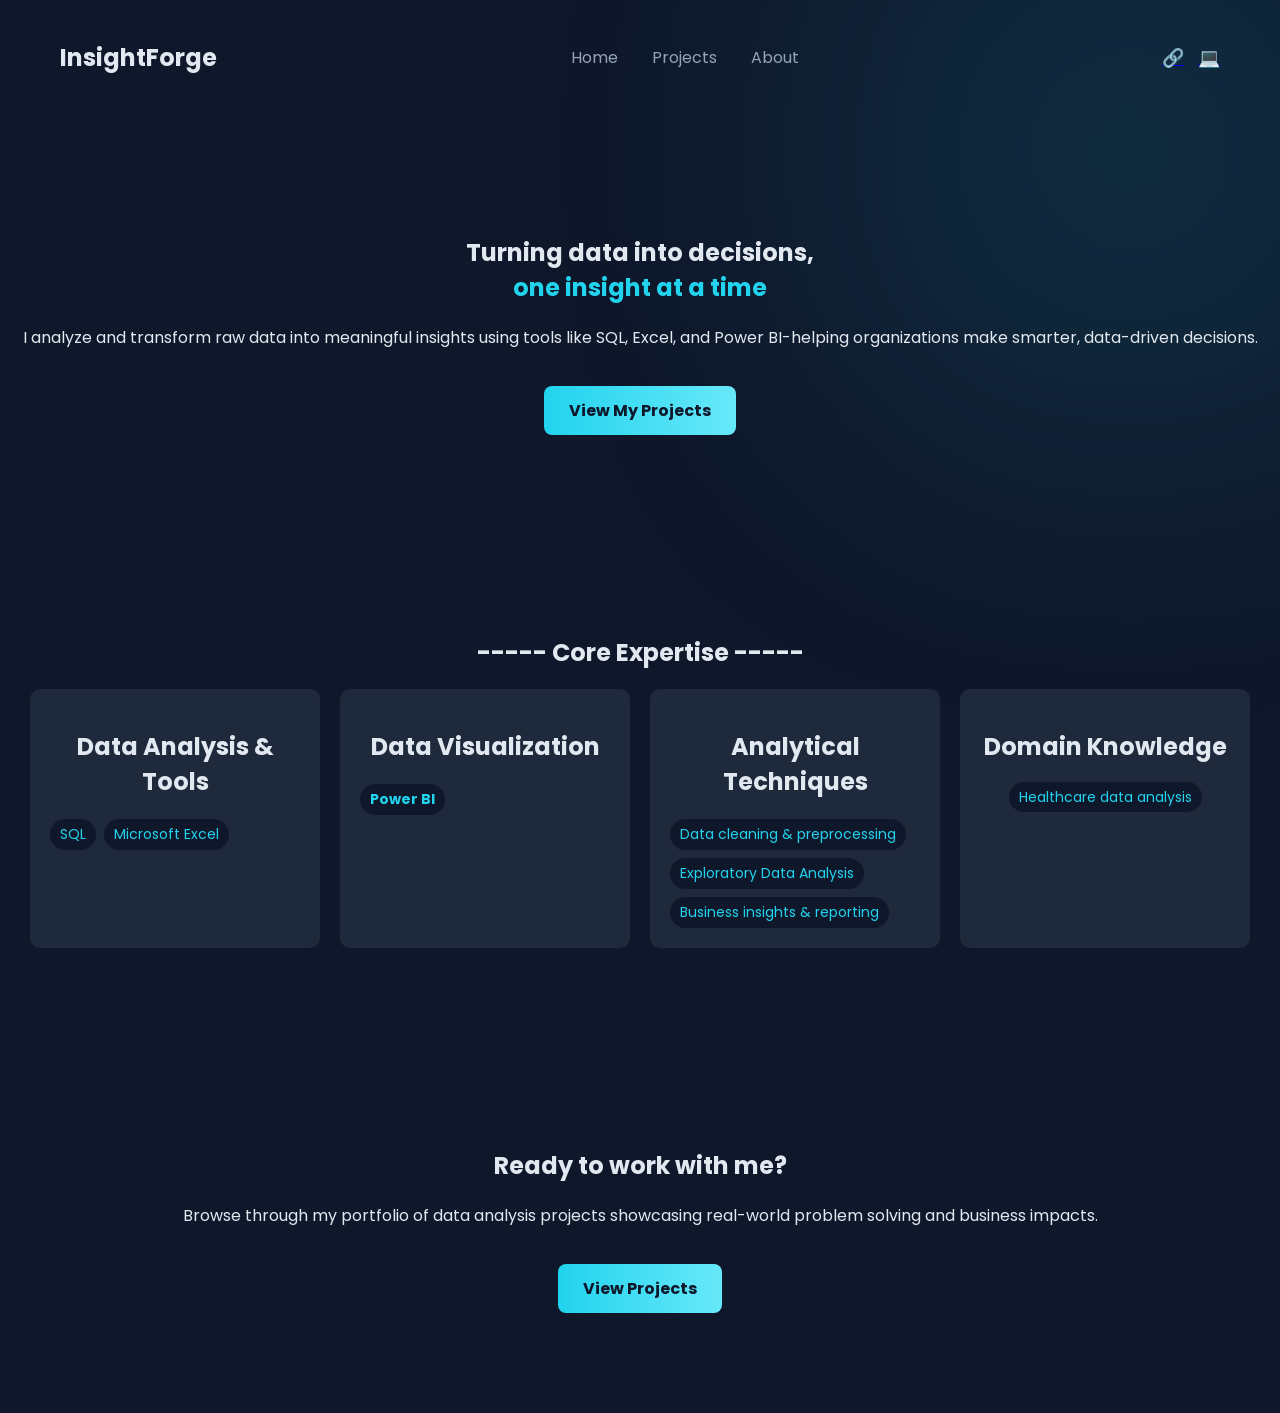
==== index.html @ 2b44e6c0 "Add files via upload" ====
<!DOCTYPE html>
<html>
<head>
<title>Home</title>

<link rel="stylesheet" href="style.css">
<link href="https://fonts.googleapis.com/css2?family=Poppins&display=swap" rel="stylesheet">
</head>

<body>
<div class="bg-glow"></div>

<nav class="navbar">
  <h1>InsightForge</h1>

  <div class="nav-links">
    <a href="index.html">Home</a>
    <a href="projects.html">Projects</a>
    <a href="about.html">About</a>
  </div>

  <div class="socials">
    <a href="#">🔗</a>
    <a href="#">💻</a>
  </div>
</nav>

<section class="hero">
  <h1>Turning data into decisions,<br><span class="highlight">one insight at a time</span></h1>
  <p>I analyze and transform raw data into meaningful insights using tools like SQL, Excel, and Power BI-helping organizations make smarter, data-driven decisions.</p>
  <a href="projects.html" class="btn">View My Projects</a>
</section>

<section class="section">
  <h1>----- Core Expertise -----</h1>

  <div class="cards">
    <div class="card"><h2>Data Analysis & Tools</h2>
<div class="tags">
          <span class="tag">SQL</span>
          <span class="tag">Microsoft Excel</span>
        </div>
        </div>

    <div class="card"><h2>Data Visualization<h2/>
    <div class="tags">
          <span class="tag">Power BI</span>
     </div>
    </div>

    <div class="card"><h2>Analytical Techniques</h2>
    <div class="tags">
          <span class="tag">Data cleaning & preprocessing</span>
          <span class="tag">Exploratory Data Analysis</span>
          <span class="tag">Business insights & reporting</span>
        </div>
        </div>

    <div class="card"><h2>Domain Knowledge</h2>
    <span class="tag">Healthcare data analysis</span>
    </span>

</section>

<section class="hero">
  <h1>Ready to work with me?</h1>
  <p>Browse through my portfolio of data analysis projects showcasing real-world problem solving and business impacts.</p>
  <a href="projects.html" class="btn">View Projects</a>
</section>

</body>
</html>
---- style.css ----
body {
  margin: 0;
  font-family: 'Poppins', sans-serif;
  background: #0F172A;
  color: #E2E8F0;
}

/* NAV */
.navbar {
  display: flex;
  justify-content: space-between;
  align-items: center;
  padding: 20px 60px;
}

.nav-links a {
  position: relative;
  margin: 0 15px;
  color: #94A3B8;
  text-decoration: none;
}

.nav-links a::after {
  content: "";
  position: absolute;
  width: 0%;
  height: 2px;
  background: #22D3EE;
  left: 0;
  bottom: -5px;
  transition: 0.3s;
}

.nav-links a:hover::after {
  width: 100%;
}

.socials a {
  margin-left: 10px;
  font-size: 18px;
}

/* HERO */
.hero {
  text-align: center;
  padding: 100px 20px;
}

.highlight {
  color: #22D3EE;
}

/* BUTTON (FIXED ISSUE HERE) */
.btn {
  display: inline-block;
  margin-top: 20px;
  padding: 12px 25px;
  background: linear-gradient(90deg, #22D3EE, #67E8F9);
  color: #0F172A;
  border-radius: 8px;
  text-decoration: none;
  font-weight: bold;
  transition: 0.3s;
}

.btn:hover {
  transform: translateY(-3px);
  box-shadow: 0 10px 20px rgba(34, 211, 238, 0.3);
}

/* SECTION (FIXES CORE EXPERTISE ISSUE) */
.section {
  padding: 80px 20px;
  text-align: center;
}

/* CARDS */
.cards {
  display: flex;
  justify-content: center;
  flex-wrap: wrap;
  gap: 20px;
}

.card {
  background: #1E293B;
  padding: 20px;
  border-radius: 10px;
  width: 250px;
}

.card, .project {
  transition: 0.3s;
}

.card:hover, .project:hover {
  transform: translateY(-8px);
  box-shadow: 0 10px 25px rgba(0,0,0,0.3);
}

/* PROJECT CARDS */
.container {
  display: grid;
  grid-template-columns: repeat(auto-fit, minmax(250px, 1fr));
  padding: 60px 20px;
  gap: 20px;
}

.project-card {
  background: #1E293B;
  padding: 20px;
  border-radius: 10px;
  cursor: pointer;
}

/* CTA */
.cta {
  background: linear-gradient(145deg, #1E293B, #0F172A);
  padding: 60px 20px;
  margin: 50px;
  border-radius: 12px;
  text-align: center;
  border: 1px solid rgba(255,255,255,0.05);
}

.cta p {
  color: #94A3B8;
}

/* ABOUT */
.block {
  background: #1E293B;
  padding: 20px;
  margin-bottom: 20px;
  border-radius: 10px;
}

.skills {
  display: flex;
  gap: 10px;
  flex-wrap: wrap;
}

.skill {
  background: #1E293B;
  padding: 10px;
  border-radius: 20px;
}

img {
  width: 100%;
  max-width: 700px;
  height: auto;
  display: block;
  margin: 30px auto;
  border-radius: 12px;
  box-shadow: 0 10px 30px rgba(0,0,0,0.4);
}

/* TAGS */
.tags {
  display: flex;
  flex-wrap: wrap;
  gap: 8px;
}

.tag {
  background: #0F172A;
  padding: 5px 10px;
  border-radius: 20px;
  font-size: 14px;
  color: #22D3EE;
}

.about-container {
  max-width: 900px;
  margin: auto;
  padding: 60px 20px;
}

.about-section {
  margin-bottom: 50px;
}

.about-section h2 {
  color: #22D3EE;
  margin-bottom: 20px;
}

/* CARD STYLE */
.experience-item {
  background: #1E293B;
  padding: 20px;
  border-radius: 12px;
  position: relative;
}

/* TITLE */
.experience-item h3 {
  margin-bottom: 5px;
}

/* META TEXT */
.meta {
  color: #22D3EE;
  font-size: 14px;
  margin-bottom: 15px;
}

/* LIST */
.experience-item ul {
  padding-left: 20px;
}

.experience-item li {
  margin-bottom: 10px;
  color: #94A3B8;
}


.bg-glow {
  position: fixed;
  width: 500px;
  height: 500px;
  background: #22D3EE;
  filter: blur(150px);
  opacity: 0.15;
  top: -100px;
  right: -100px;
  z-index: -1;
}

.hero h2 {
  font-size: 42px;
  animation: fadeIn 1.2s ease-in-out;
}

@keyframes fadeIn {
  from {
    opacity: 0;
    transform: translateY(20px);
  }
  to {
    opacity: 1;
    transform: translateY(0);
  }
}
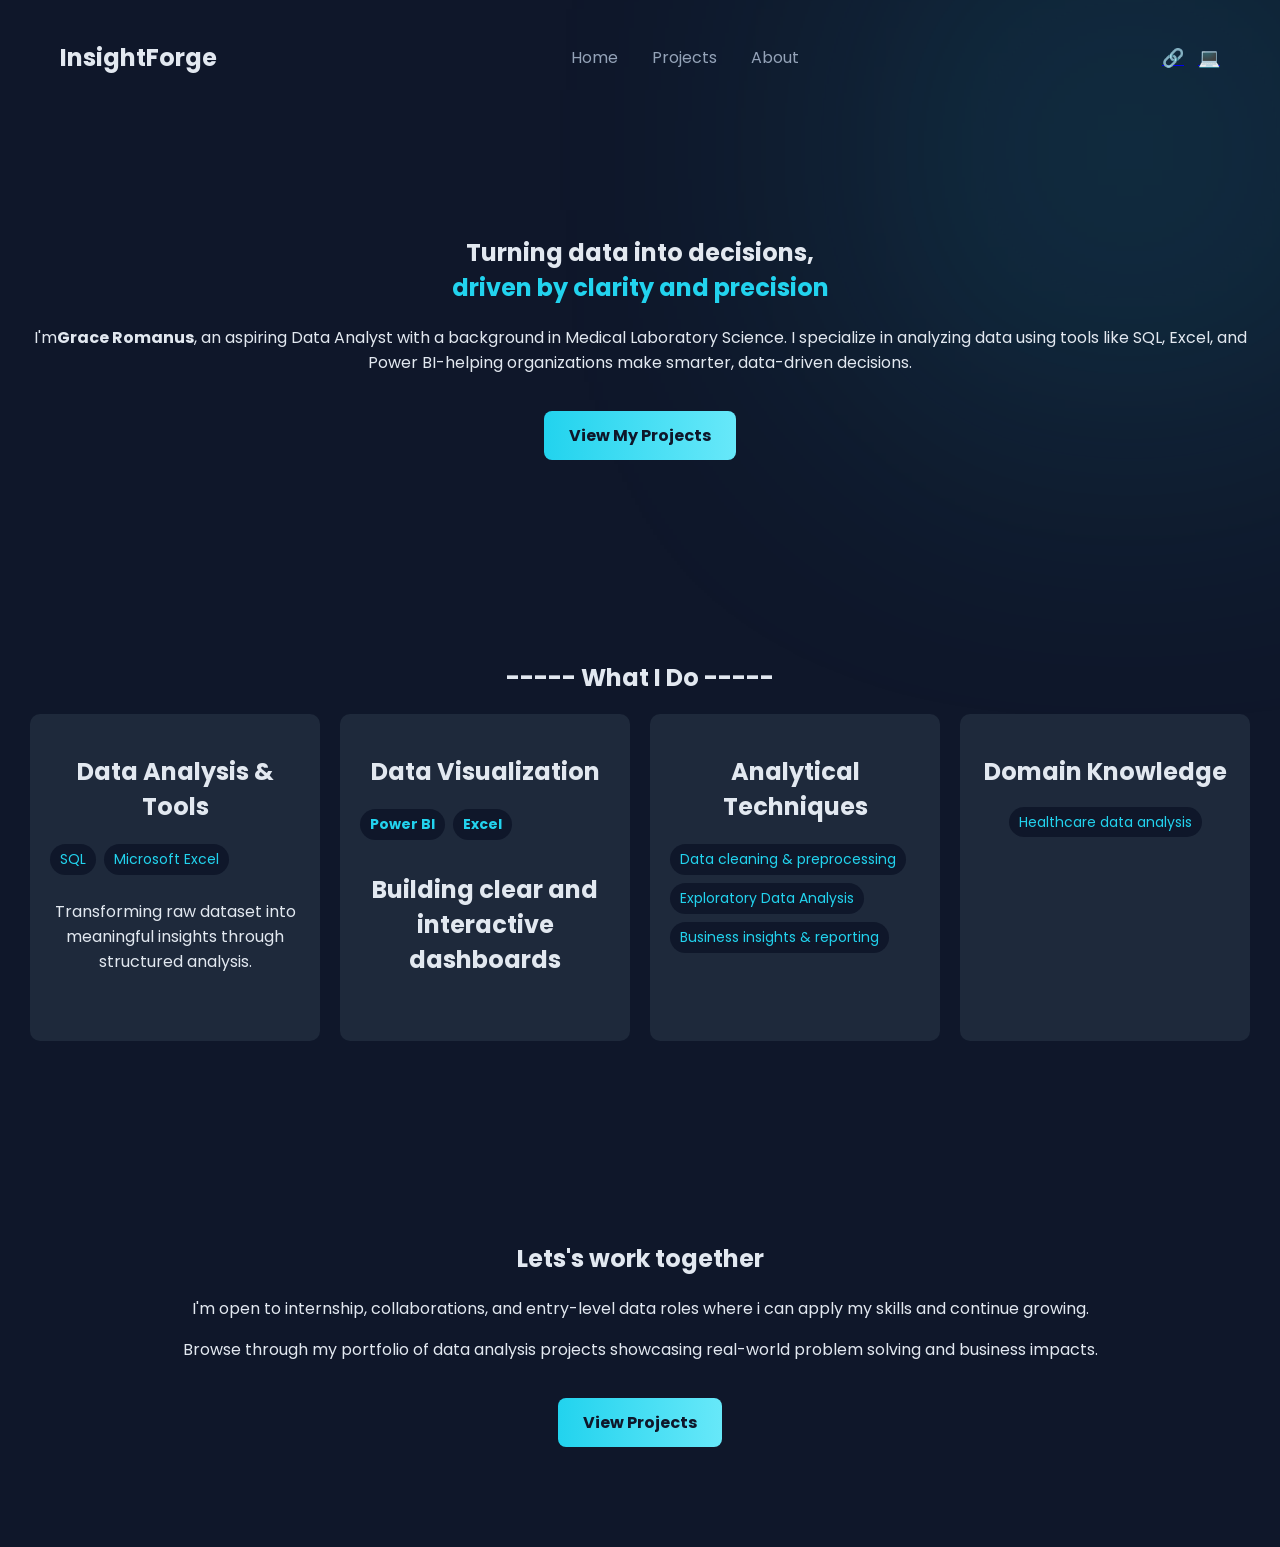
==== commit 1884367a: "Update index.html" ====
--- a/index.html
+++ b/index.html
@@ -26,25 +26,29 @@
 </nav>
 
 <section class="hero">
-  <h1>Turning data into decisions,<br><span class="highlight">one insight at a time</span></h1>
-  <p>I analyze and transform raw data into meaningful insights using tools like SQL, Excel, and Power BI-helping organizations make smarter, data-driven decisions.</p>
+  <h1>Turning data into decisions,<br><span class="highlight">driven by clarity and precision</span></h1>
+  <p>I'm<strong>Grace Romanus</strong>, an aspiring Data Analyst with a background in Medical Laboratory Science.
+    I specialize in analyzing data using tools like SQL, Excel, and Power BI-helping organizations make smarter, data-driven decisions.</p>
   <a href="projects.html" class="btn">View My Projects</a>
 </section>
 
 <section class="section">
-  <h1>----- Core Expertise -----</h1>
+  <h1>----- What I Do -----</h1>
 
   <div class="cards">
     <div class="card"><h2>Data Analysis & Tools</h2>
 <div class="tags">
           <span class="tag">SQL</span>
           <span class="tag">Microsoft Excel</span>
+  <p>Transforming raw dataset into meaningful insights through structured analysis.</p>
         </div>
-        </div>
+    </div>
 
     <div class="card"><h2>Data Visualization<h2/>
     <div class="tags">
           <span class="tag">Power BI</span>
+      <span class="tag">Excel</span>
+      <p>Building clear and interactive dashboards</p>
      </div>
     </div>
 
@@ -63,10 +67,11 @@
 </section>
 
 <section class="hero">
-  <h1>Ready to work with me?</h1>
+  <h1>Lets's work together</h1>
+  <p>I'm open to internship, collaborations, and entry-level data roles where i can apply my skills and continue growing.
   <p>Browse through my portfolio of data analysis projects showcasing real-world problem solving and business impacts.</p>
   <a href="projects.html" class="btn">View Projects</a>
 </section>
 
 </body>
-</html>+</html>
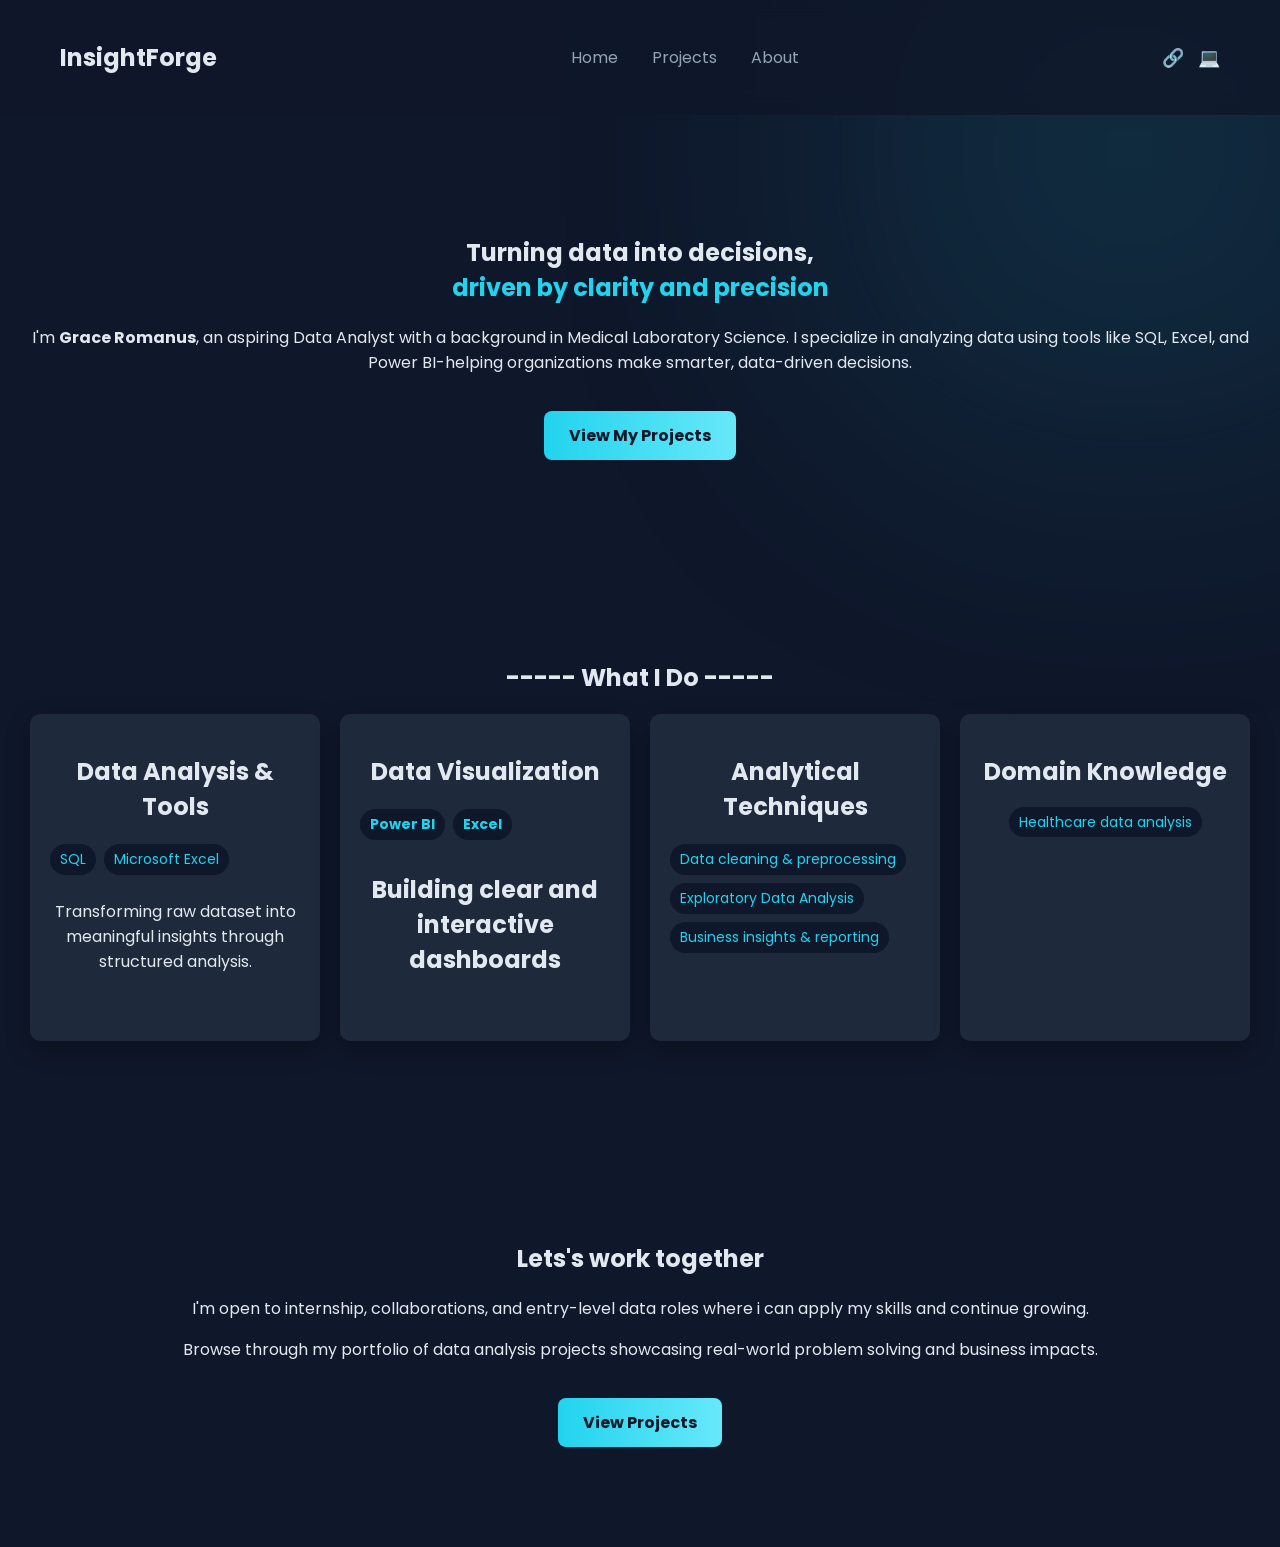
==== commit bbe875a6: "Update index.html" ====
--- a/index.html
+++ b/index.html
@@ -27,7 +27,7 @@
 
 <section class="hero">
   <h1>Turning data into decisions,<br><span class="highlight">driven by clarity and precision</span></h1>
-  <p>I'm<strong>Grace Romanus</strong>, an aspiring Data Analyst with a background in Medical Laboratory Science.
+  <p>I'm <strong>Grace Romanus</strong>, an aspiring Data Analyst with a background in Medical Laboratory Science.
     I specialize in analyzing data using tools like SQL, Excel, and Power BI-helping organizations make smarter, data-driven decisions.</p>
   <a href="projects.html" class="btn">View My Projects</a>
 </section>
--- a/style.css
+++ b/style.css
@@ -244,4 +244,18 @@
     opacity: 1;
     transform: translateY(0);
   }
-}+}
+
+.project-card, .card, .block {
+  box-shadow: 0 8px 25px rgba(0,0,0,0.3);
+}
+
+.btn:hover {
+  transform: translateY(-3px);
+  box-shadow: 0 10px 20px rgba(34,211,238,0.3);
+}
+
+.navbar {
+  background: rgba(15, 23, 42, 0.8);
+  backdrop-filter: blur(10px);
+}
